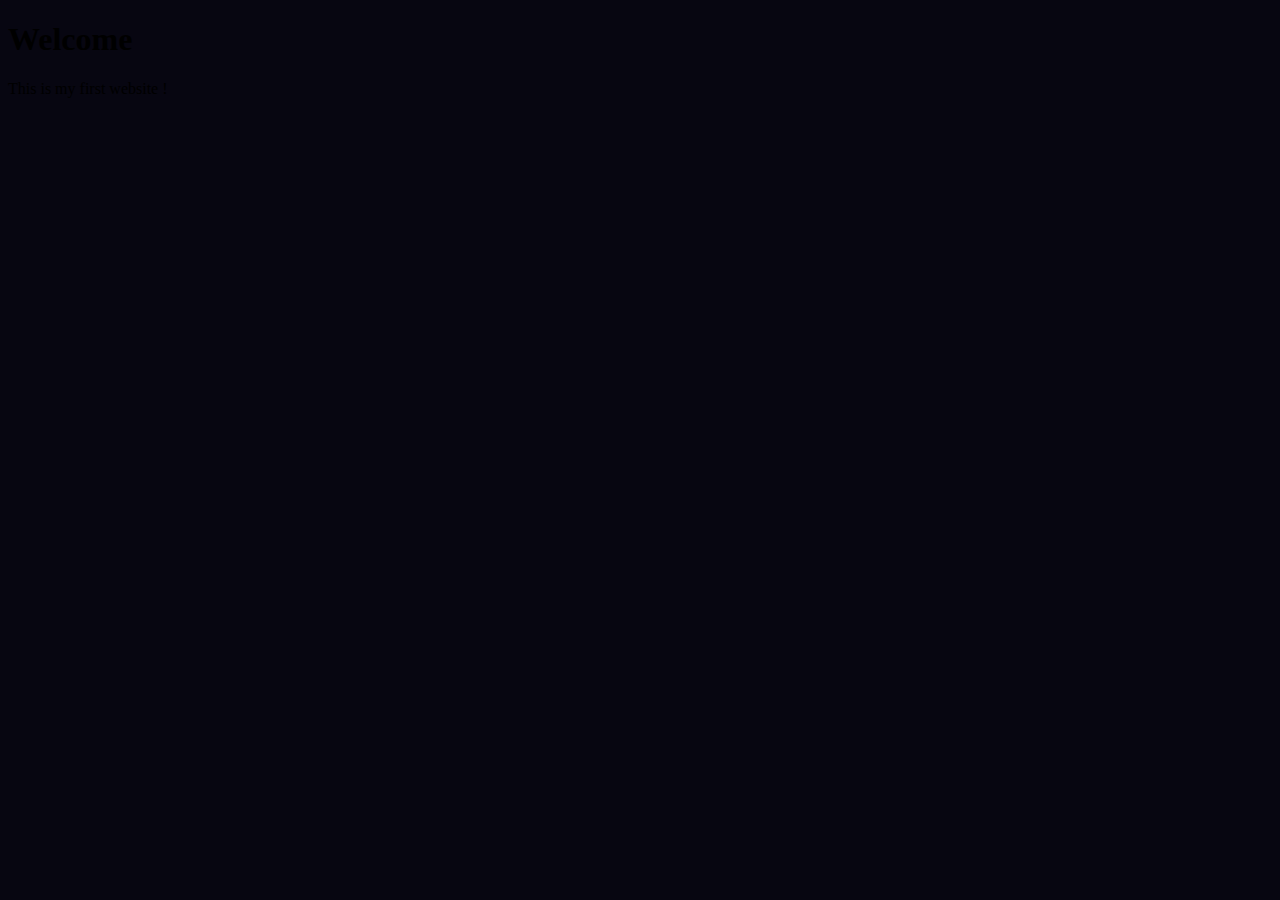
==== index.html @ cfa6d42f "first upload" ====
<!DOCTYPE html>
<html lang="en">

<head>
    <meta charset="UTF-8">
    <meta name="viewport" content="width=device-width, initial-scale=1.0">
    
    <link rel="stylesheet" type="text/css" href="./styles/main.css">
    <title>Main Kayno0o page</title>
</head>

<body>
    <h1>Welcome</h1>
    <p>This is my first website !</p>
</body>

</html>
---- styles/main.css ----
body {
    background-color: #070611;
}
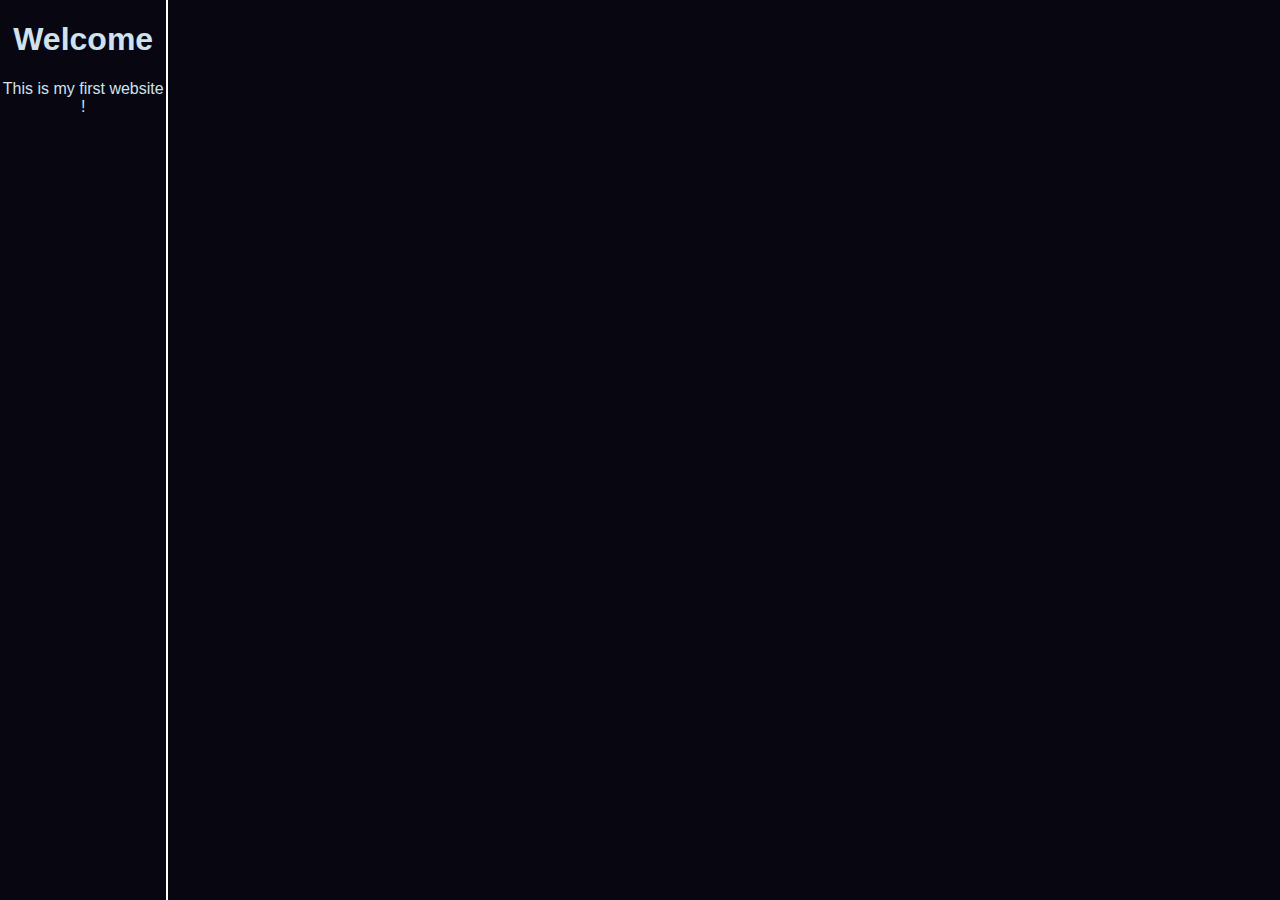
==== commit 1eab4a7e: "file rename - left menu" ====
--- a/index.html
+++ b/index.html
@@ -10,8 +10,11 @@
 </head>
 
 <body>
-    <h1>Welcome</h1>
-    <p>This is my first website !</p>
+    <div id="left-menu">
+        <h1>Welcome</h1>
+        <p>This is my first website !</p>
+    </div>
+
 </body>
 
 </html>--- a/styles/main.css
+++ b/styles/main.css
@@ -1,3 +1,24 @@
 body {
     background-color: #070611;
+    color: #d0e2ee;
+    
+    display: flex;
+    flex-direction: row;
+    flex-wrap: nowrap;
+    justify-content: left;
+
+    margin: 0;
+}
+
+#left-menu {
+    height: 100vh;
+    width: 13vw;
+    border-right: 2px solid white;
+}
+
+#left-menu * {
+    width: 100%;
+    text-align: center;
+    /*font-weight: bold;*/
+    font-family: 'Franklin Gothic Medium', 'Arial Narrow', Arial, sans-serif;
 }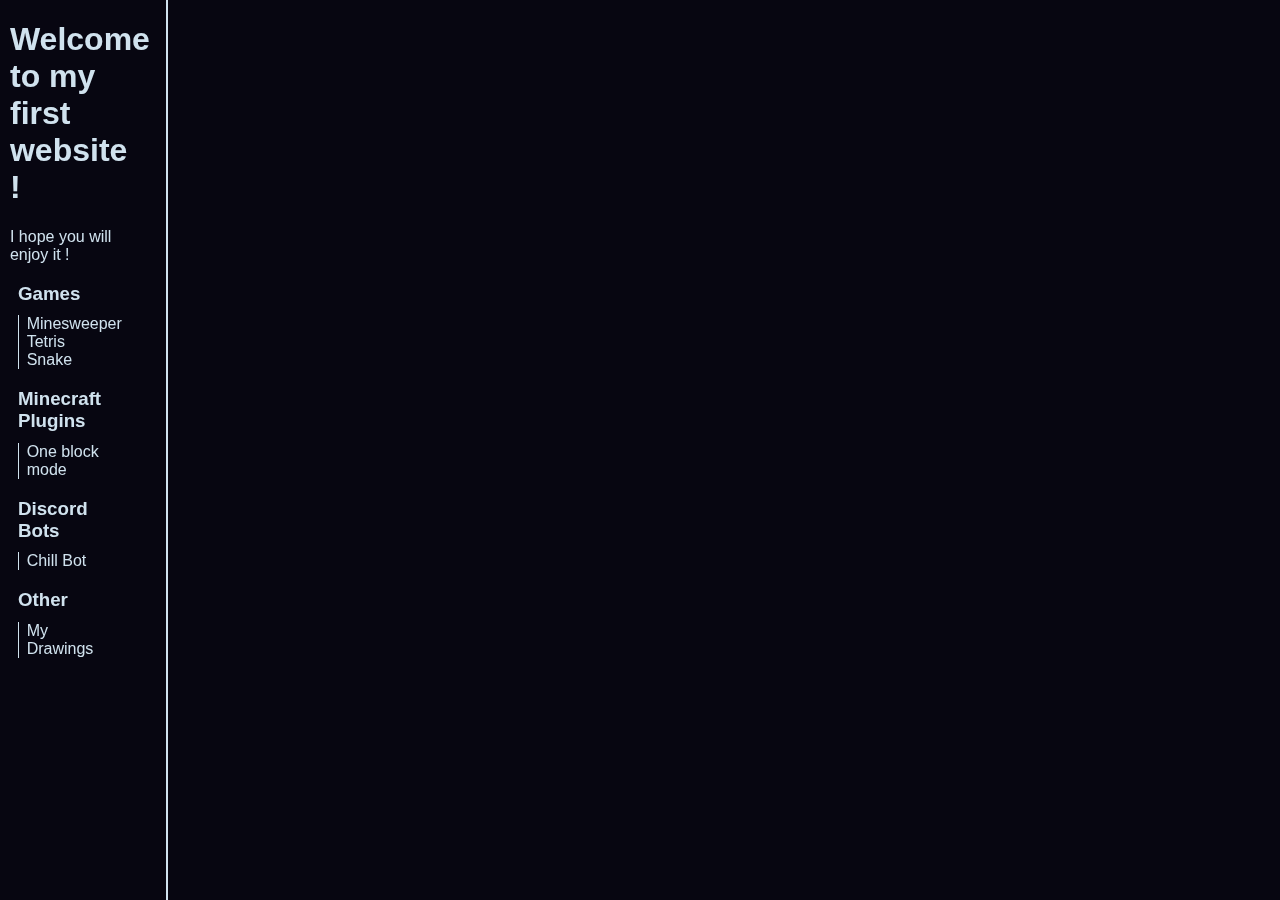
==== commit a0b20cd0: "gallery V1 (no preview)" ====
--- a/index.html
+++ b/index.html
@@ -4,16 +4,54 @@
 <head>
     <meta charset="UTF-8">
     <meta name="viewport" content="width=device-width, initial-scale=1.0">
-    
+
     <link rel="stylesheet" type="text/css" href="./styles/main.css">
     <title>Main Kayno0o page</title>
 </head>
 
 <body>
     <div id="left-menu">
-        <h1>Welcome</h1>
-        <p>This is my first website !</p>
+        <h1>Welcome to my first website !</h1>
+        <p>
+            I hope you will enjoy it !
+        </p>
+
+        <div>
+            <h3>Games</h3>
+            <ul class="menu-list">
+                <li><a href="./Pages/Games/Minesweeper/index.html">Minesweeper</a></li>
+                <li><a href="./Pages/Games/Tetris/index.html">Tetris</a></li>
+                <li><a href="./Pages/Games/Snake/index.html">Snake</a></li>
+            </ul>
+        </div>
+
+        <div>
+            <h3>Minecraft Plugins</h3>
+            <ul class="menu-list">
+                <li><a href="./Pages/Plugins/One Block/index.html">One block mode</a></li>
+                <!--<li>Chill Bot</li>
+                <li>Chill Bot</li>-->
+            </ul>
+        </div>
+
+        <div>
+            <h3>Discord Bots</h3>
+            <ul class="menu-list">
+                <li><a href="./Pages/Bots/Chill Bot/index.html">Chill Bot</a></li>
+                <!--<li>Chill Bot</li>
+                <li>Chill Bot</li>-->
+            </ul>
+        </div>
+
+        <div>
+            <h3>Other</h3>
+            <ul class="menu-list">
+                <li><a href="./Pages/Other/Gallery/index.html">My Drawings</a></li>
+            </ul>
+        </div>
     </div>
+    
+    <div id="space"></div>
 
 </body>
 
--- a/styles/main.css
+++ b/styles/main.css
@@ -10,15 +10,48 @@
     margin: 0;
 }
 
+#space {
+    width: 14vw;
+    display: block;
+}
+
 #left-menu {
+    position: fixed;
     height: 100vh;
     width: 13vw;
-    border-right: 2px solid white;
+    display: block;
+    border-right: 2px solid #d0e2ee;
+
+    /*display: flex;
+    flex-direction: column;
+    flex-wrap: nowrap;
+    justify-content: center;*/
 }
 
-#left-menu * {
-    width: 100%;
-    text-align: center;
+#left-menu *:not(a) {
+    width: 80%;
+    margin-left: 6%;
+    text-align: left;
     /*font-weight: bold;*/
     font-family: 'Franklin Gothic Medium', 'Arial Narrow', Arial, sans-serif;
-}+}
+
+.menu-list {
+    list-style: none;
+    padding-left: 1%;
+    margin-top: -6%;
+    border-left: solid #d0e2ee 1px;
+}
+
+a {
+    text-decoration: dotted;
+    color: #d0e2ee;
+    padding: 0;
+    transition: 0.3s;
+}
+
+a:hover {
+    color: orange;
+    transition: 0.3s;
+}
+
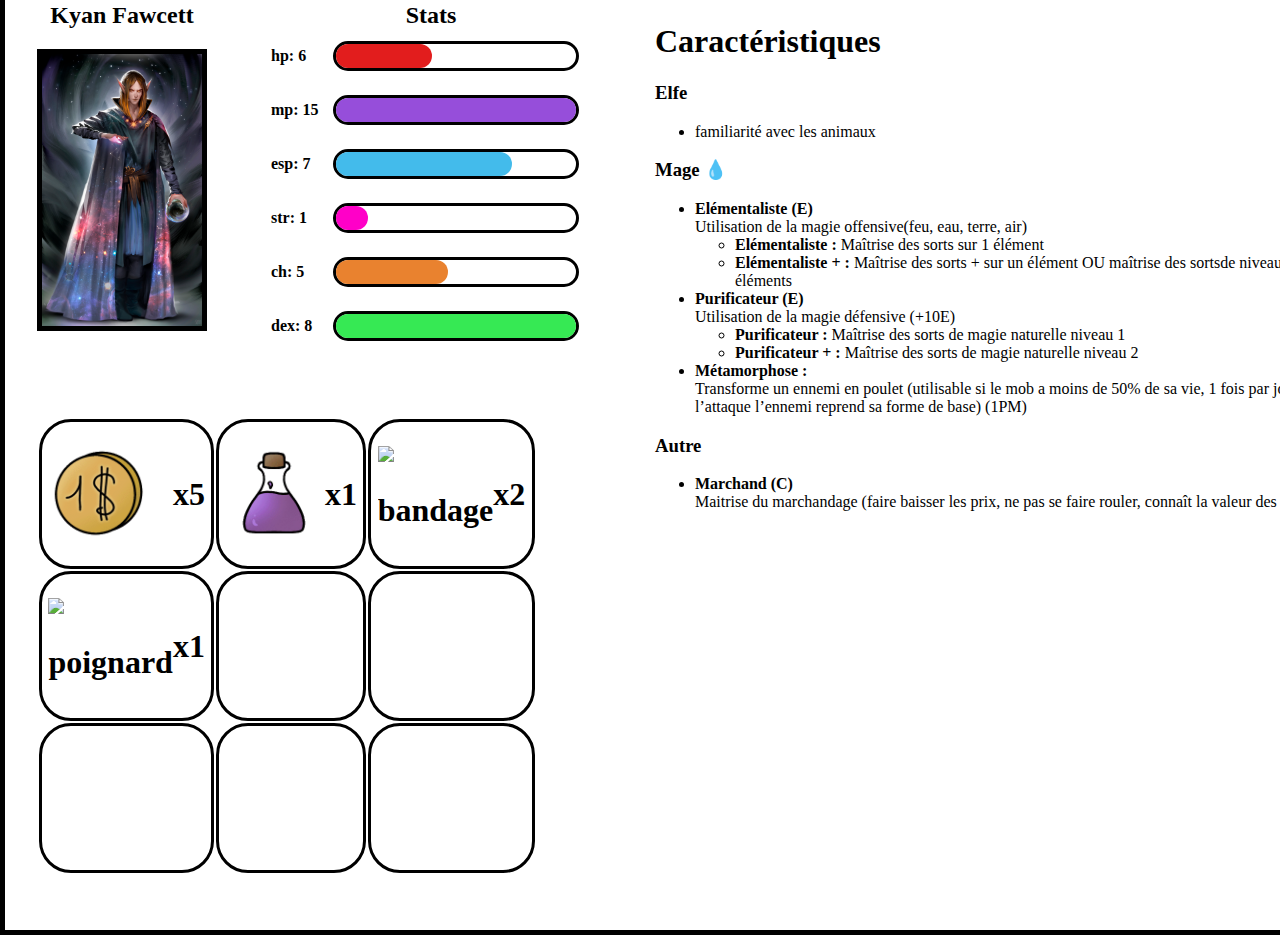
==== commit b872b8a5: "JDR" ====
--- a/index.html
+++ b/index.html
@@ -1,58 +1,165 @@
-<!DOCTYPE html>
-<html lang="en">
-
-<head>
-    <meta charset="UTF-8">
-    <meta name="viewport" content="width=device-width, initial-scale=1.0">
-
-    <link rel="stylesheet" type="text/css" href="./styles/main.css">
-    <title>Main Kayno0o page</title>
-</head>
-
-<body>
-    <div id="left-menu">
-        <h1>Welcome to my first website !</h1>
-        <p>
-            I hope you will enjoy it !
-        </p>
-
-        <div>
-            <h3>Games</h3>
-            <ul class="menu-list">
-                <li><a href="./Pages/Games/Minesweeper/index.html">Minesweeper</a></li>
-                <li><a href="./Pages/Games/Tetris/index.html">Tetris</a></li>
-                <li><a href="./Pages/Games/Snake/index.html">Snake</a></li>
-            </ul>
-        </div>
-
-        <div>
-            <h3>Minecraft Plugins</h3>
-            <ul class="menu-list">
-                <li><a href="./Pages/Plugins/One Block/index.html">One block mode</a></li>
-                <!--<li>Chill Bot</li>
-                <li>Chill Bot</li>-->
-            </ul>
-        </div>
-
-        <div>
-            <h3>Discord Bots</h3>
-            <ul class="menu-list">
-                <li><a href="./Pages/Bots/Chill Bot/index.html">Chill Bot</a></li>
-                <!--<li>Chill Bot</li>
-                <li>Chill Bot</li>-->
-            </ul>
-        </div>
-
-        <div>
-            <h3>Other</h3>
-            <ul class="menu-list">
-                <li><a href="./Pages/Other/Gallery/index.html">My Drawings</a></li>
-            </ul>
-        </div>
-    </div>
-    
-    <div id="space"></div>
-
-</body>
-
+<!DOCTYPE html>
+<html lang="en">
+
+<head>
+	<meta charset="UTF-8">
+	<link rel="stylesheet" href="main.css">
+	<title>Fiche JDR</title>
+</head>
+
+<body>
+	<div id="fiche">
+		<div id="header">
+			<div>
+				<div id="profile">
+					<h2 id="name">Kyan Fawcett</h2>
+					<img id="pfp" src="./assets/pfp.jpg" />
+				</div>
+				<div id="stats">
+					<h2>Stats</h2>
+					<div class="stat">
+						hp: 6
+						<div class="bar">
+							<div id="hp"></div>
+						</div>
+					</div>
+					<div class="stat">
+						mp: 15
+						<div class="bar">
+							<div id="mp"></div>
+						</div>
+					</div>
+					<div class="stat">
+						esp: 7
+						<div class="bar">
+							<div id="esp"></div>
+						</div>
+					</div>
+					<div class="stat">
+						str: 1
+						<div class="bar">
+							<div id="str"></div>
+						</div>
+					</div>
+					<div class="stat">
+						ch: 5
+						<div class="bar">
+							<div id="ch"></div>
+						</div>
+					</div>
+					<div class="stat">
+						dex: 8
+						<div class="bar">
+							<div id="dex"></div>
+						</div>
+					</div>
+				</div>
+			</div>
+			<table id="inventory">
+				<tr>
+					<td>
+						<div class="case">
+							<p class="number">
+								<img class="icone" src="assets/piece.png" alt="piece">
+								x5
+							</p>
+						</div>
+						<div class="item_description">Un simple sac d'or.<br>De la bonne moula !</div>
+					</td>
+					<td>
+						<div class="case">
+							<p class="number">
+								<img class="icone" src="assets/fiole.png" alt="fiole">
+								x1
+							</p>
+						</div>
+						<div class="item_description">Une potion de mana qui redonne 50% du mana max instantanément ! :o</div>
+					</td>
+					<td>
+						<div class="case">
+							<div class="number">
+								<img class="icone" src="assets/bandage.png" alt="bandage">
+								x2
+							</div>
+						</div>
+						<div class="item_description">Un simple bout de tissu qui sert a soigner de petites plaies.</div>
+					</td>
+				</tr>
+				<tr>
+					<td>
+						<div class="case">
+							<div class="number">
+								<img class="icone" src="assets/poignard.png" alt="poignard">
+								x1
+							</div>
+						</div>
+						<div class="item_description">Un bout de métal taillé en pointe pour... Tuer ?</div>
+					</td>
+					<td></td>
+					<td></td>
+				</tr>
+				<tr>
+					<td></td>
+					<td></td>
+					<td></td>
+				</tr>
+			</table>
+		</div>
+		<div id="body">
+			<div id="characteristics">
+				<h1>Caractéristiques</h1>
+				<h3>Elfe</h3>
+				<ul>
+					<li>
+						familiarité avec les animaux
+					</li>
+				</ul>
+				<h3>Mage 💧</h3>
+				<ul>
+					<li>
+						<b>Elémentaliste (E)</b><br>
+						Utilisation de la magie offensive(feu, eau, terre, air)
+						<ul>
+							<li>
+								<b>Elémentaliste :</b> Maîtrise des sorts sur 1 élément
+							</li>
+							<li>
+								<b>Elémentaliste + :</b> Maîtrise des sorts + sur un élément OU maîtrise des sortsde
+								niveau 1 sur deux éléments
+							</li>
+						</ul>
+					</li>
+					<li>
+						<b>Purificateur (E)</b><br>
+						Utilisation de la magie défensive (+10E)
+						<ul>
+							<li>
+								<b>Purificateur :</b> Maîtrise des sorts de magie naturelle niveau 1
+							</li>
+							<li>
+								<b>Purificateur + :</b> Maîtrise des sorts de magie naturelle niveau 2
+							</li>
+						</ul>
+					</li>
+					<li>
+						<b>Métamorphose :</b><br>
+						Transforme un ennemi en poulet (utilisable si le mob a moins de 50% de sa vie, 1
+						fois par jour, dès qu’on l’attaque l’ennemi reprend sa forme de base) (1PM)
+					</li>
+				</ul>
+				<h3>Autre</h3>
+				<ul>
+					<li>
+						<b>Marchand (C)</b><br>
+						Maitrise du marchandage (faire baisser les prix, ne pas se faire rouler, connaît la valeur des
+						objets)
+					</li>
+				</ul>
+			</div>
+			<div id="story">
+			</div>
+		</div>
+	</div>
+</body>
+
 </html>--- a/main.css
+++ b/main.css
@@ -0,0 +1,169 @@
+body {
+    padding: 0;
+    margin: 0;
+}
+
+#fiche {
+    position: absolute;
+    margin: auto;
+    top: 0;
+    right: 0;
+    bottom: 0;
+    left: 0;
+    width: 90em;
+    height: 60em;
+    border: 5px solid black;
+    display: flex;
+}
+
+/*
+    HEADER
+*/
+
+#header>div {
+    display: flex;
+    flex-direction: row;
+    justify-content: space-between;
+}
+
+/* PFP */
+
+#profile {
+    padding: 2em;
+}
+
+#name {
+    margin-top: 0;
+    text-align: center;
+}
+
+#pfp {
+    width: 10em;
+    border: 5px solid black;
+}
+
+/* STATS */
+
+#stats {
+    padding: 2em;
+    width: 20em;
+    text-align: center;
+}
+
+#stats * {
+    margin: 0;
+    font-weight: bold;
+}
+
+.stat {
+    display: flex;
+    flex-direction: row;
+    align-items: center;
+    justify-content: space-between;
+}
+
+#stats>div>div {
+    margin: 0.75em;
+    width: 15em;
+    height: 1.5em;
+    border: 3px solid black;
+    border-radius: 1em;
+    color: white;
+}
+
+.bar>div {
+    height: 1.5em;
+    border-radius: 1em;
+}
+
+#hp {
+    background-color: rgb(226, 29, 29);
+    width: 6em;
+}
+
+#mp {
+    background-color: rgb(150, 78, 218);
+    width: 15em;
+}
+
+#esp {
+    background-color: rgb(67, 187, 235);
+    width: 11em;
+}
+
+#str {
+    background-color: rgb(255, 0, 200);
+    width: 2em;
+}
+
+#ch {
+    background-color: rgb(233, 130, 47);
+    width: 7em;
+}
+
+#dex {
+    background-color: rgb(54, 233, 84);
+    width: 15em;
+}
+
+/*
+    BODY
+*/
+
+#body {
+    padding: 2em;
+}
+
+.icone {
+    height: 3em;
+}
+
+.emote {
+    font-size: 2.5em;
+    margin: 0;
+}
+
+#inventory {
+    margin: 2em;
+}
+
+#inventory tr td {
+    height: 9em;
+    width: 9em;
+    margin: 0;
+    padding: 0;
+    border: 3px solid black;
+    border-radius: 2em;
+    text-align: center;
+}
+
+.case {
+    display: flex;
+    flex-direction: column;
+    justify-content: space-between;
+}
+
+.number {
+    margin: 0.2em;
+    font-weight: bold;
+    font-size: 2em;
+    line-height: 3em;
+    text-align: center;
+    display: flex;
+    justify-content: space-between;
+}
+
+.case:hover+.item_description {
+    display: inline-block;
+}
+
+.item_description {
+    display: none;
+    position: absolute;
+    border: 1px solid #000;
+    width: 10em;
+    margin-left: 10px;
+    margin-top: -10em;
+    border-radius: 0.5em;
+    background-color: white;
+}